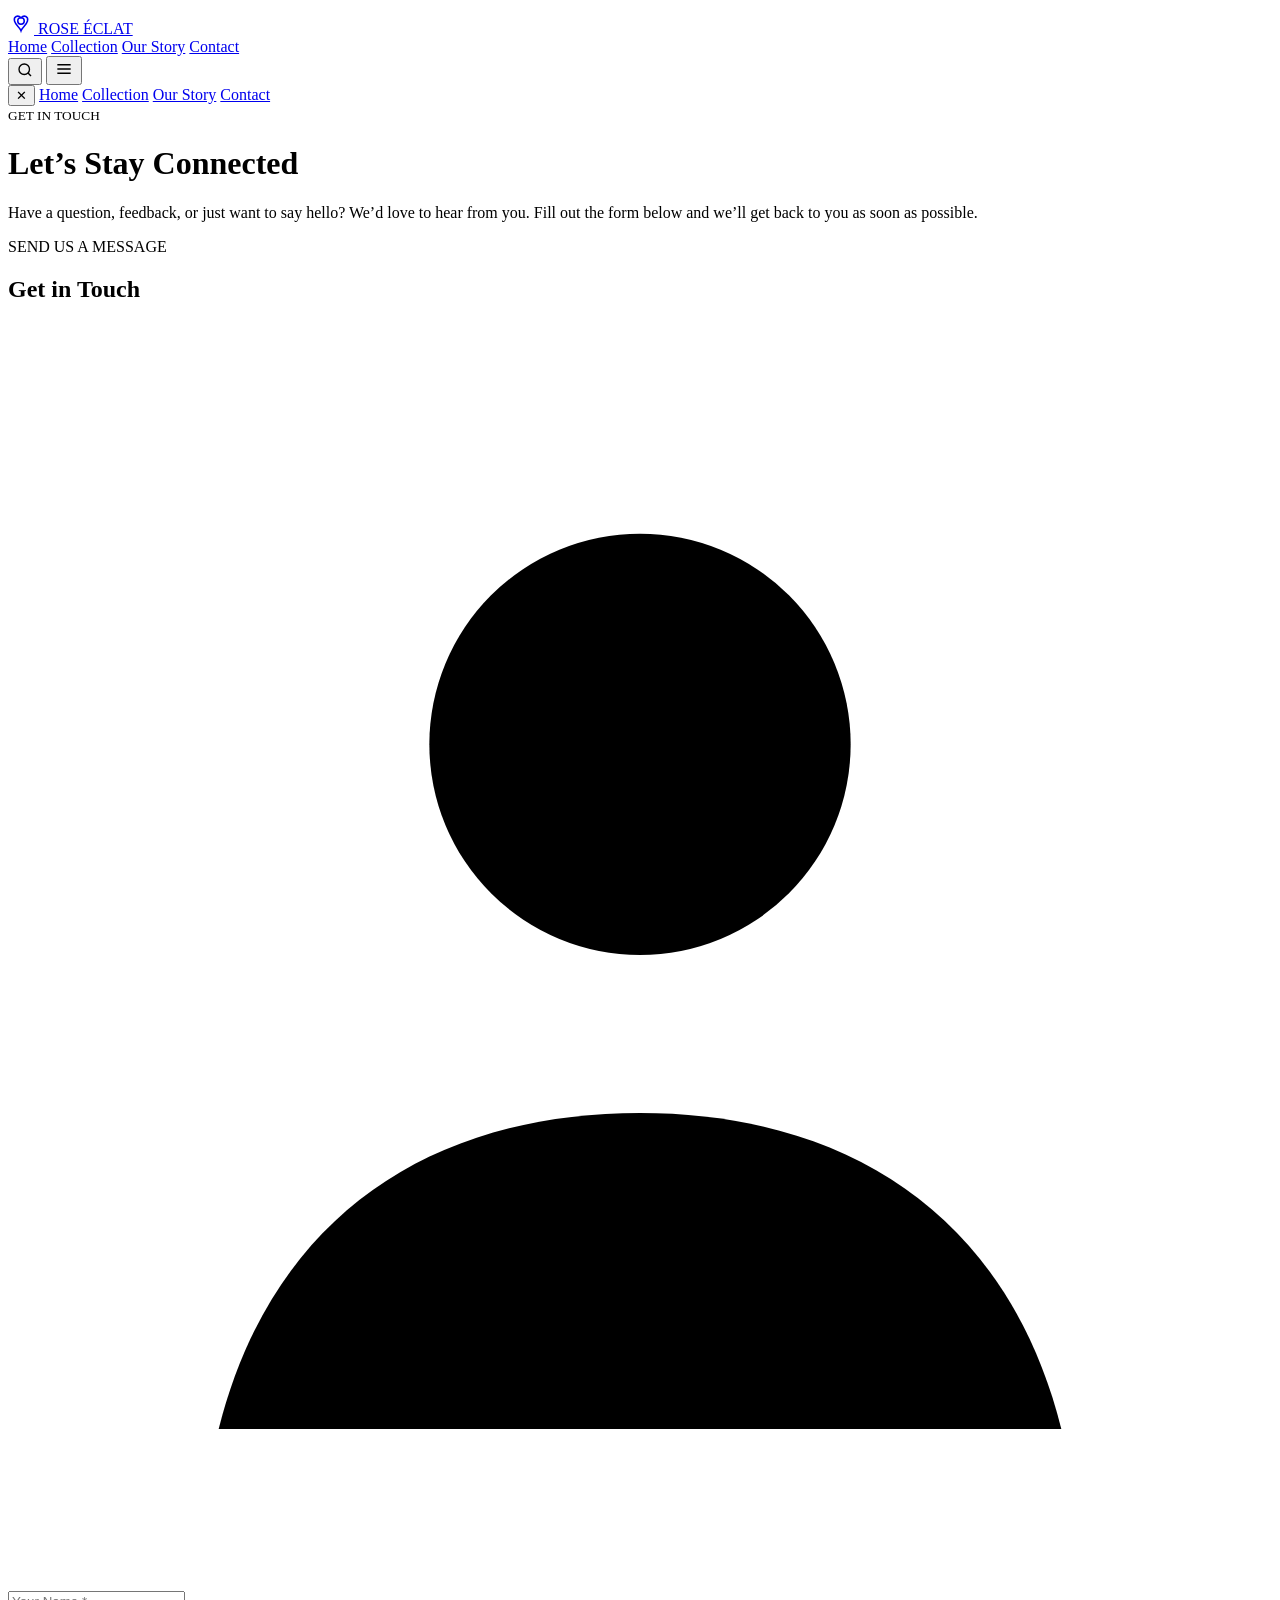
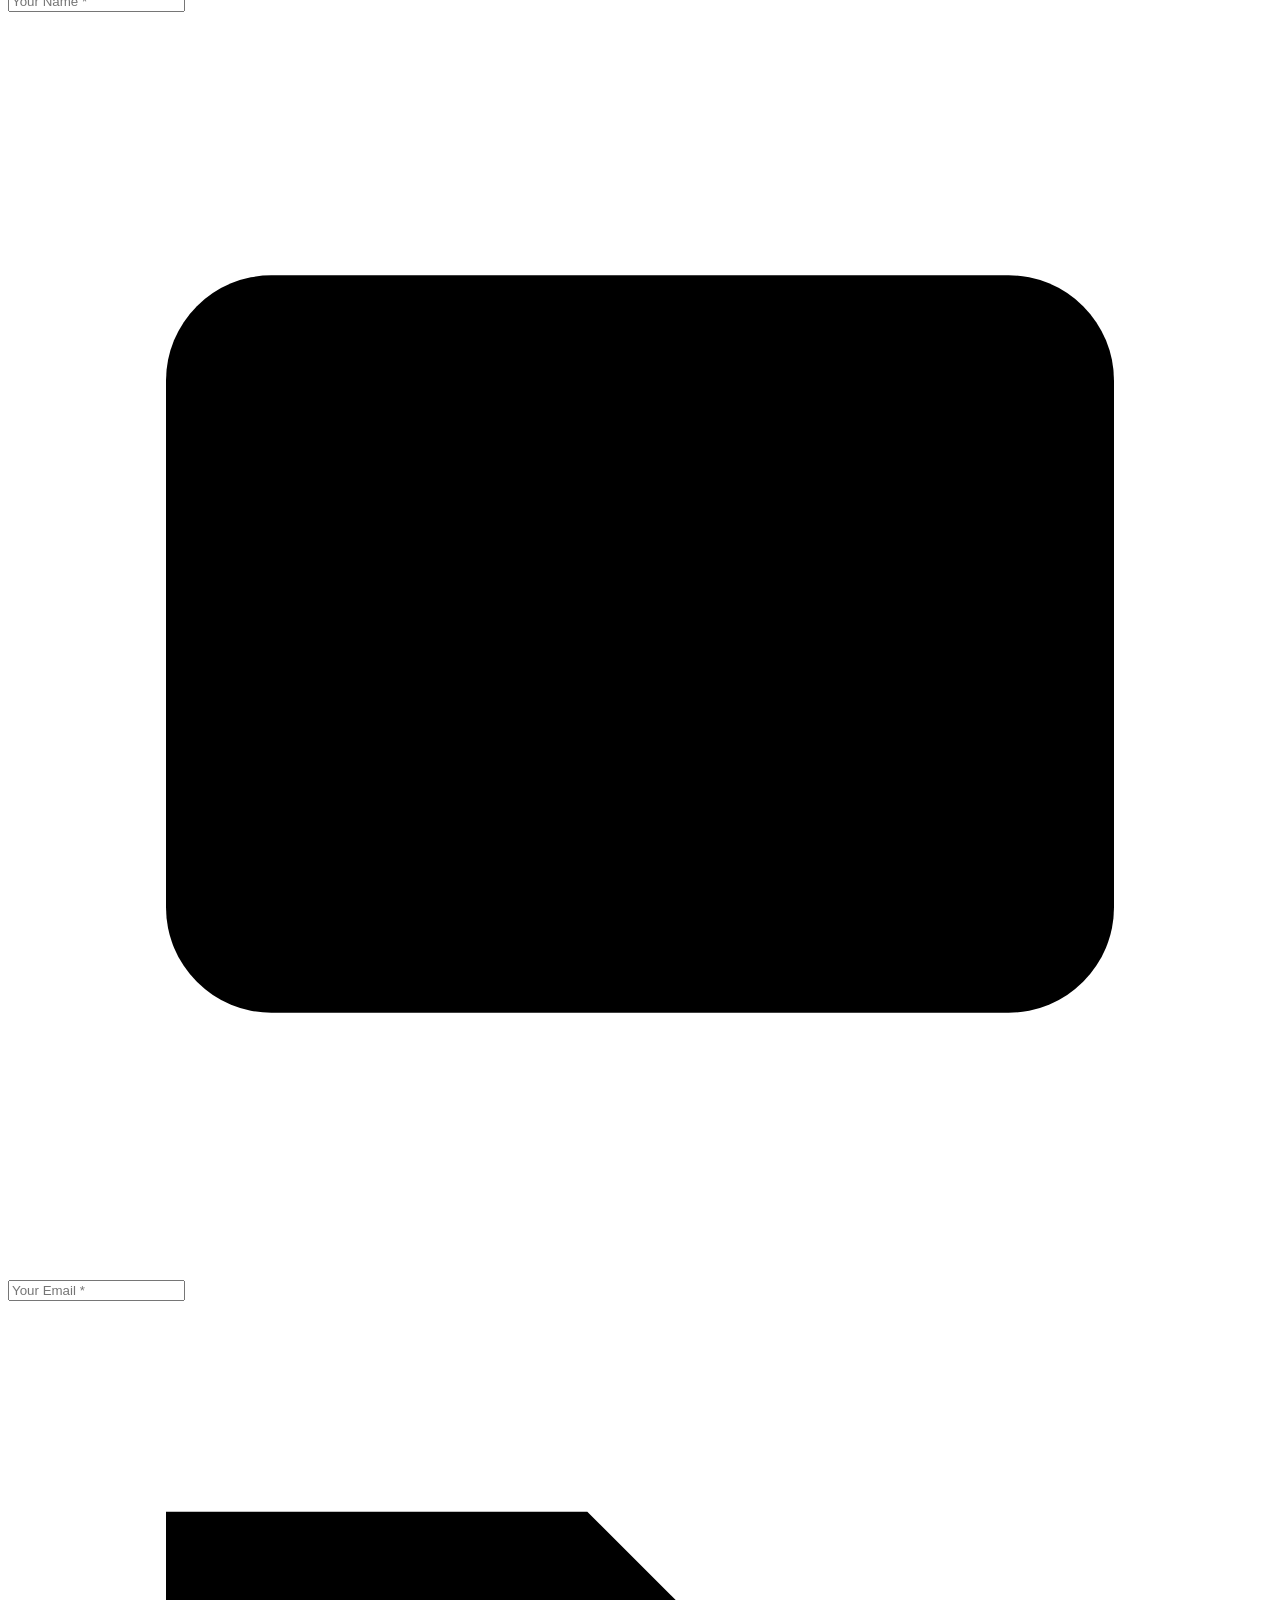
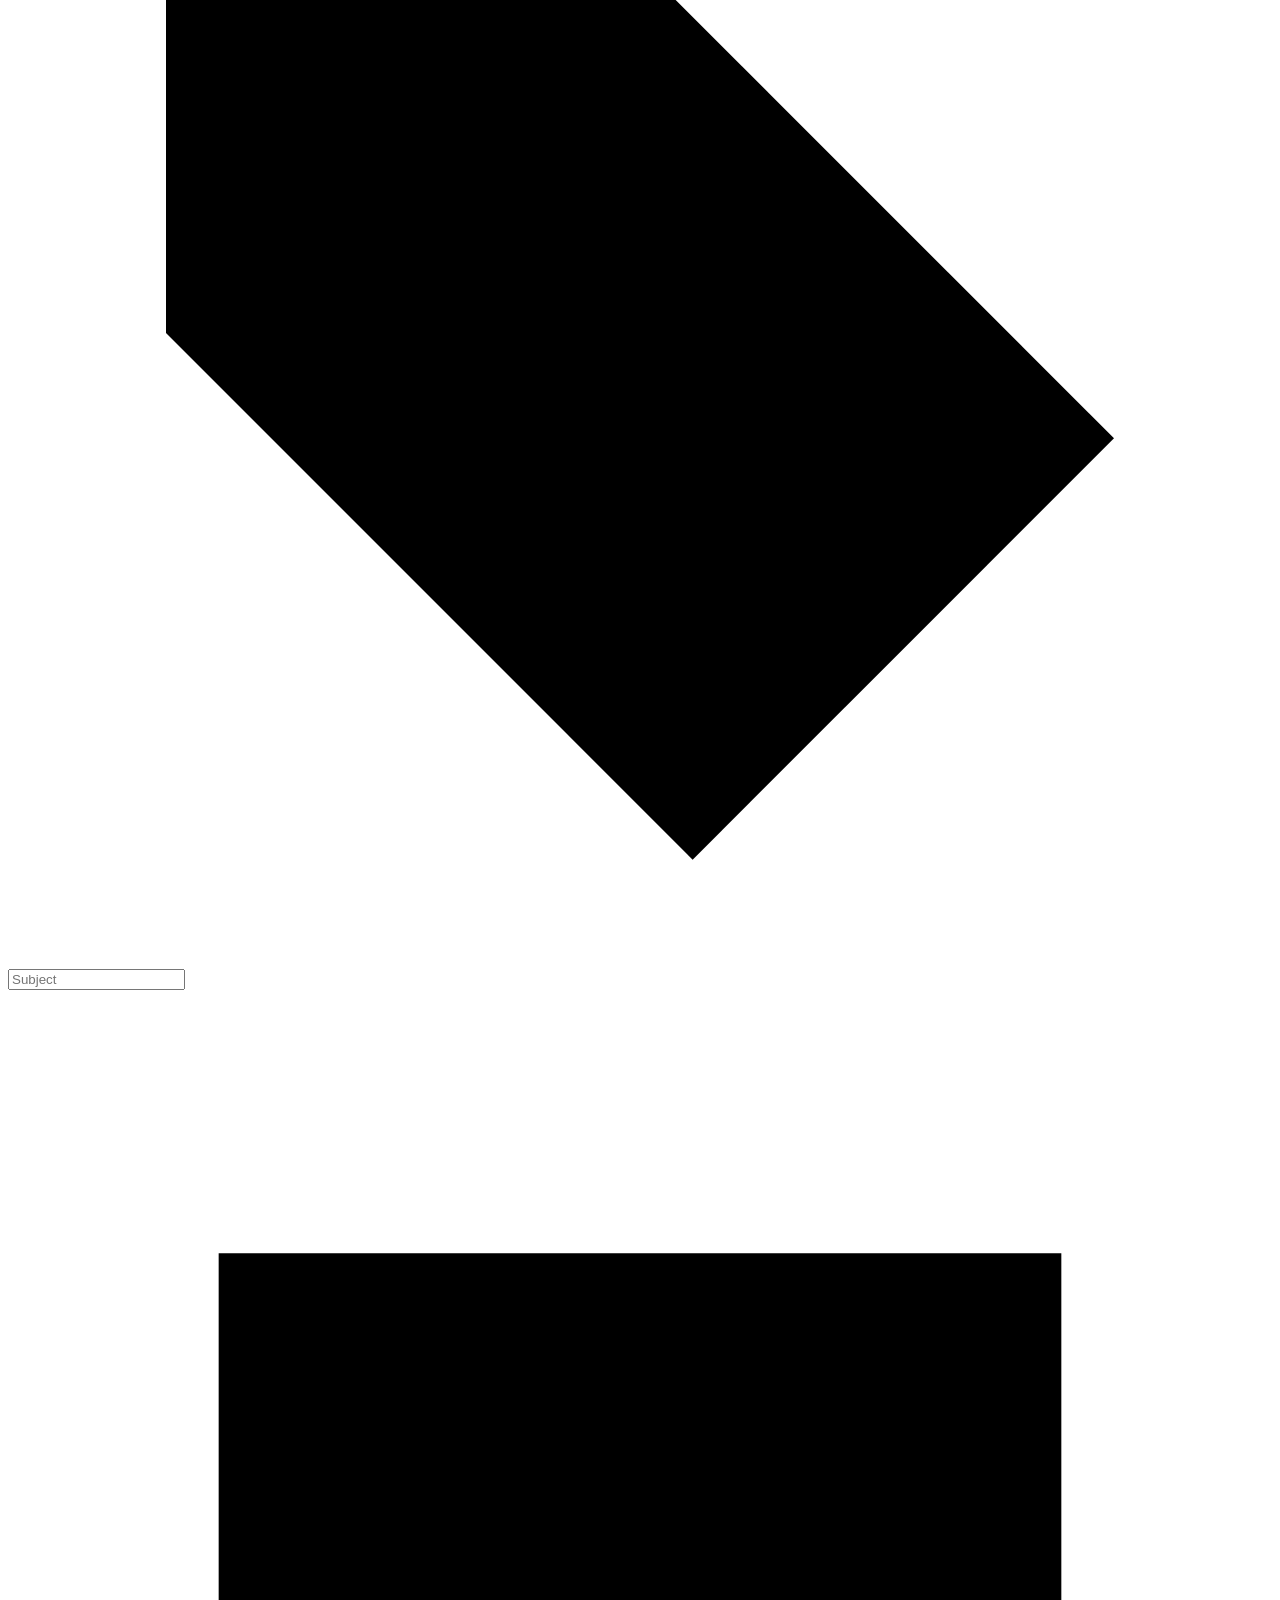
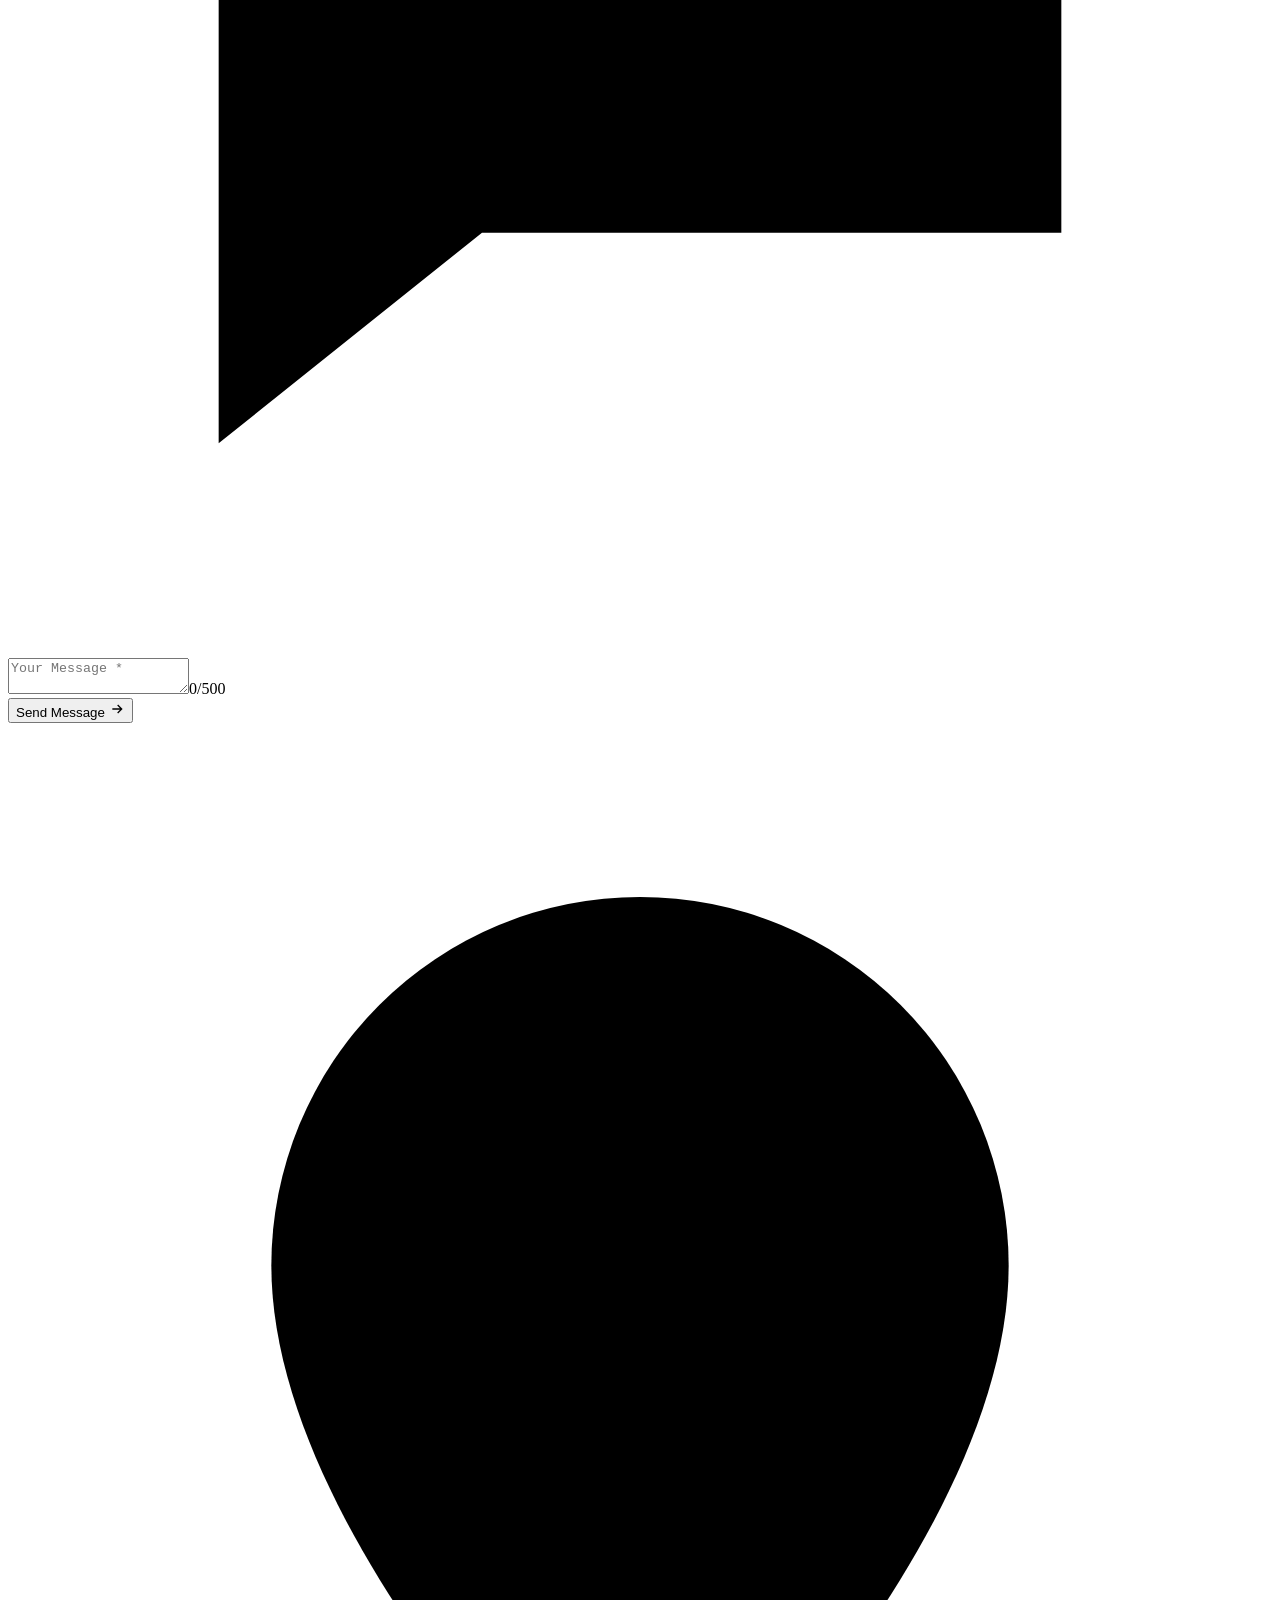
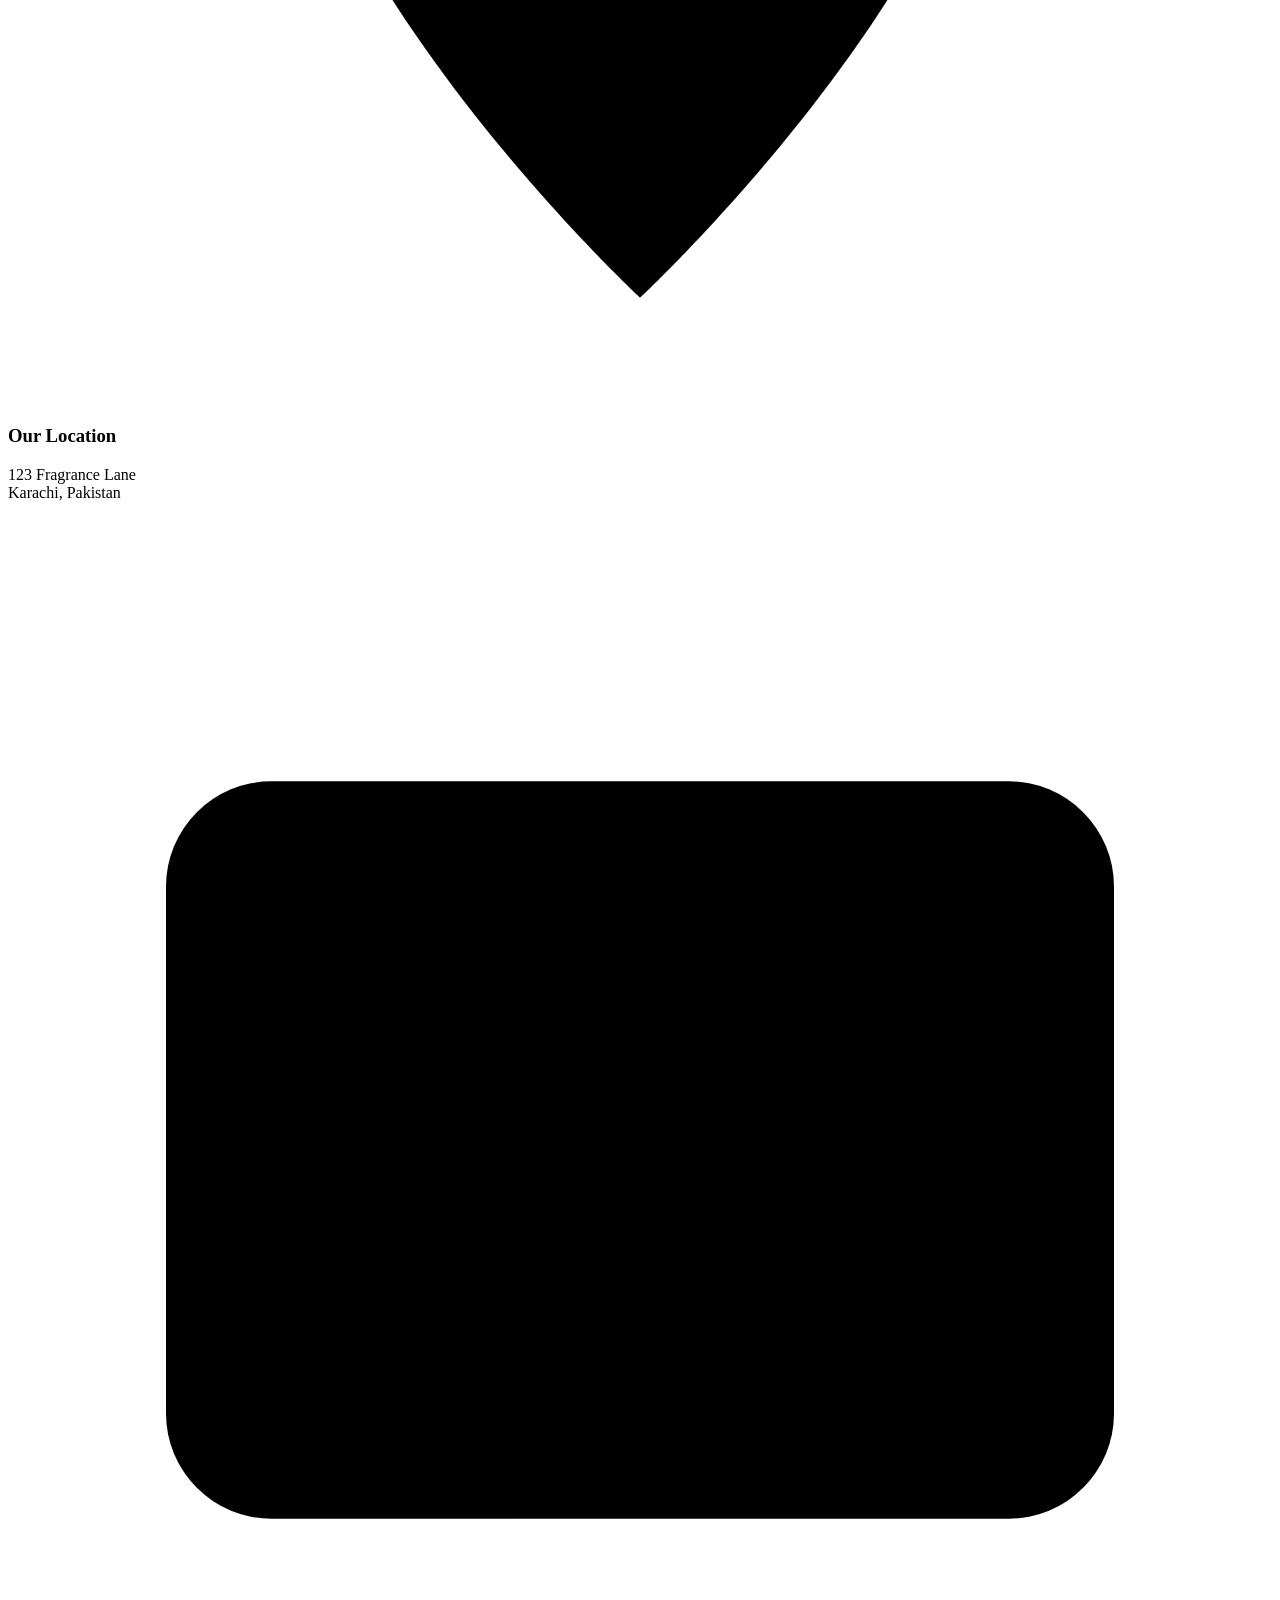
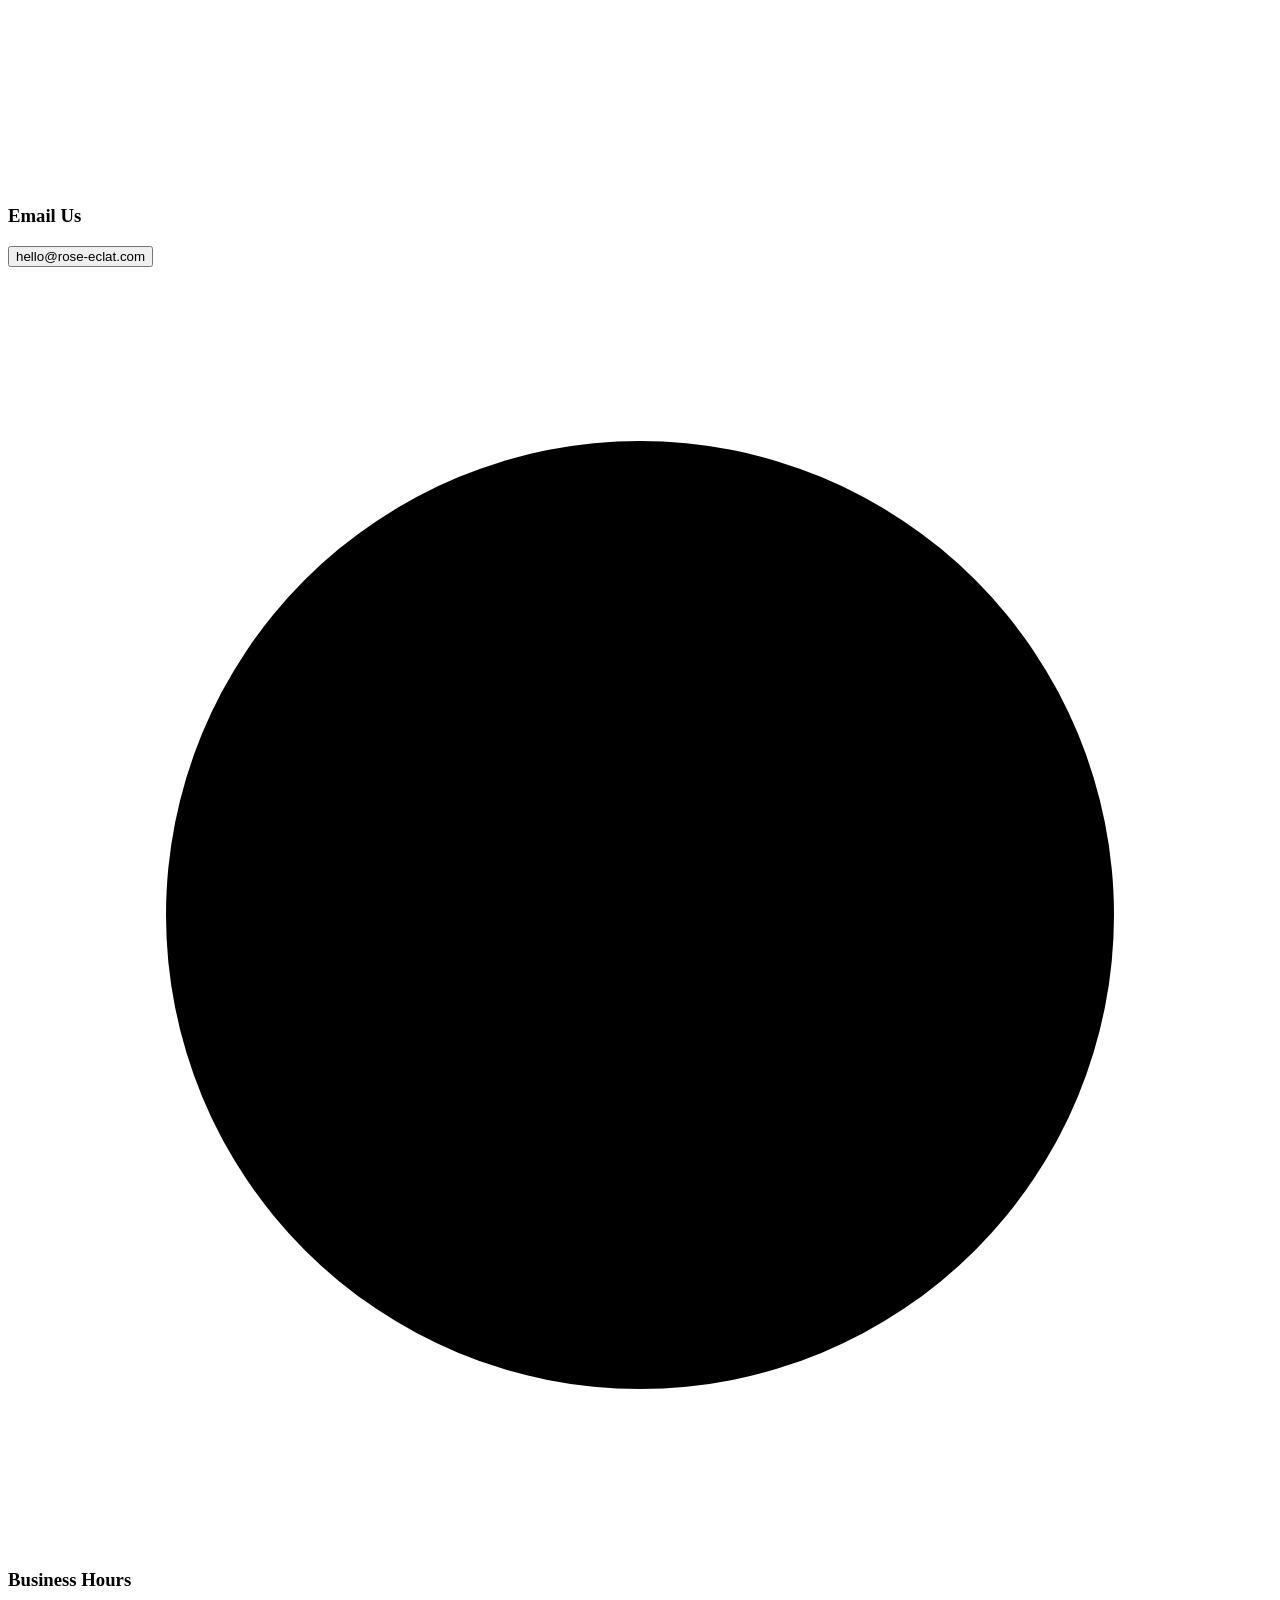
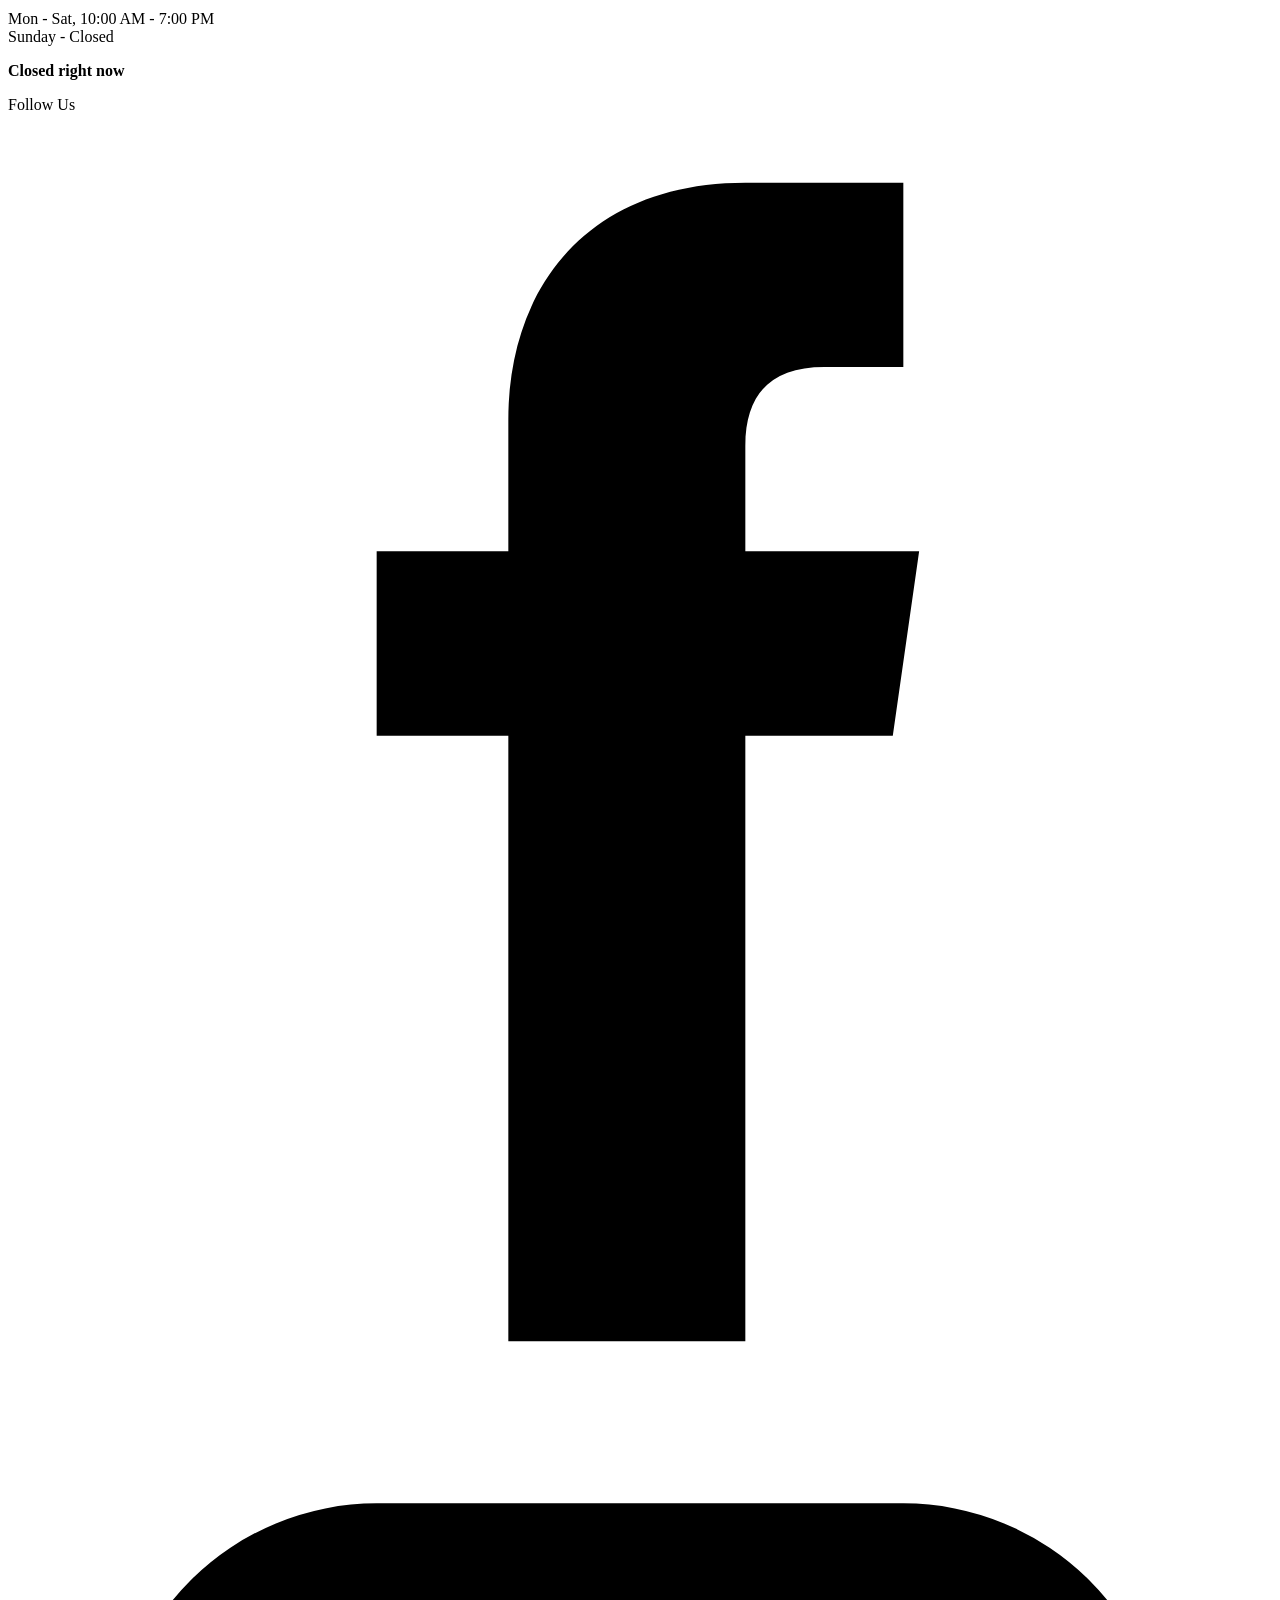
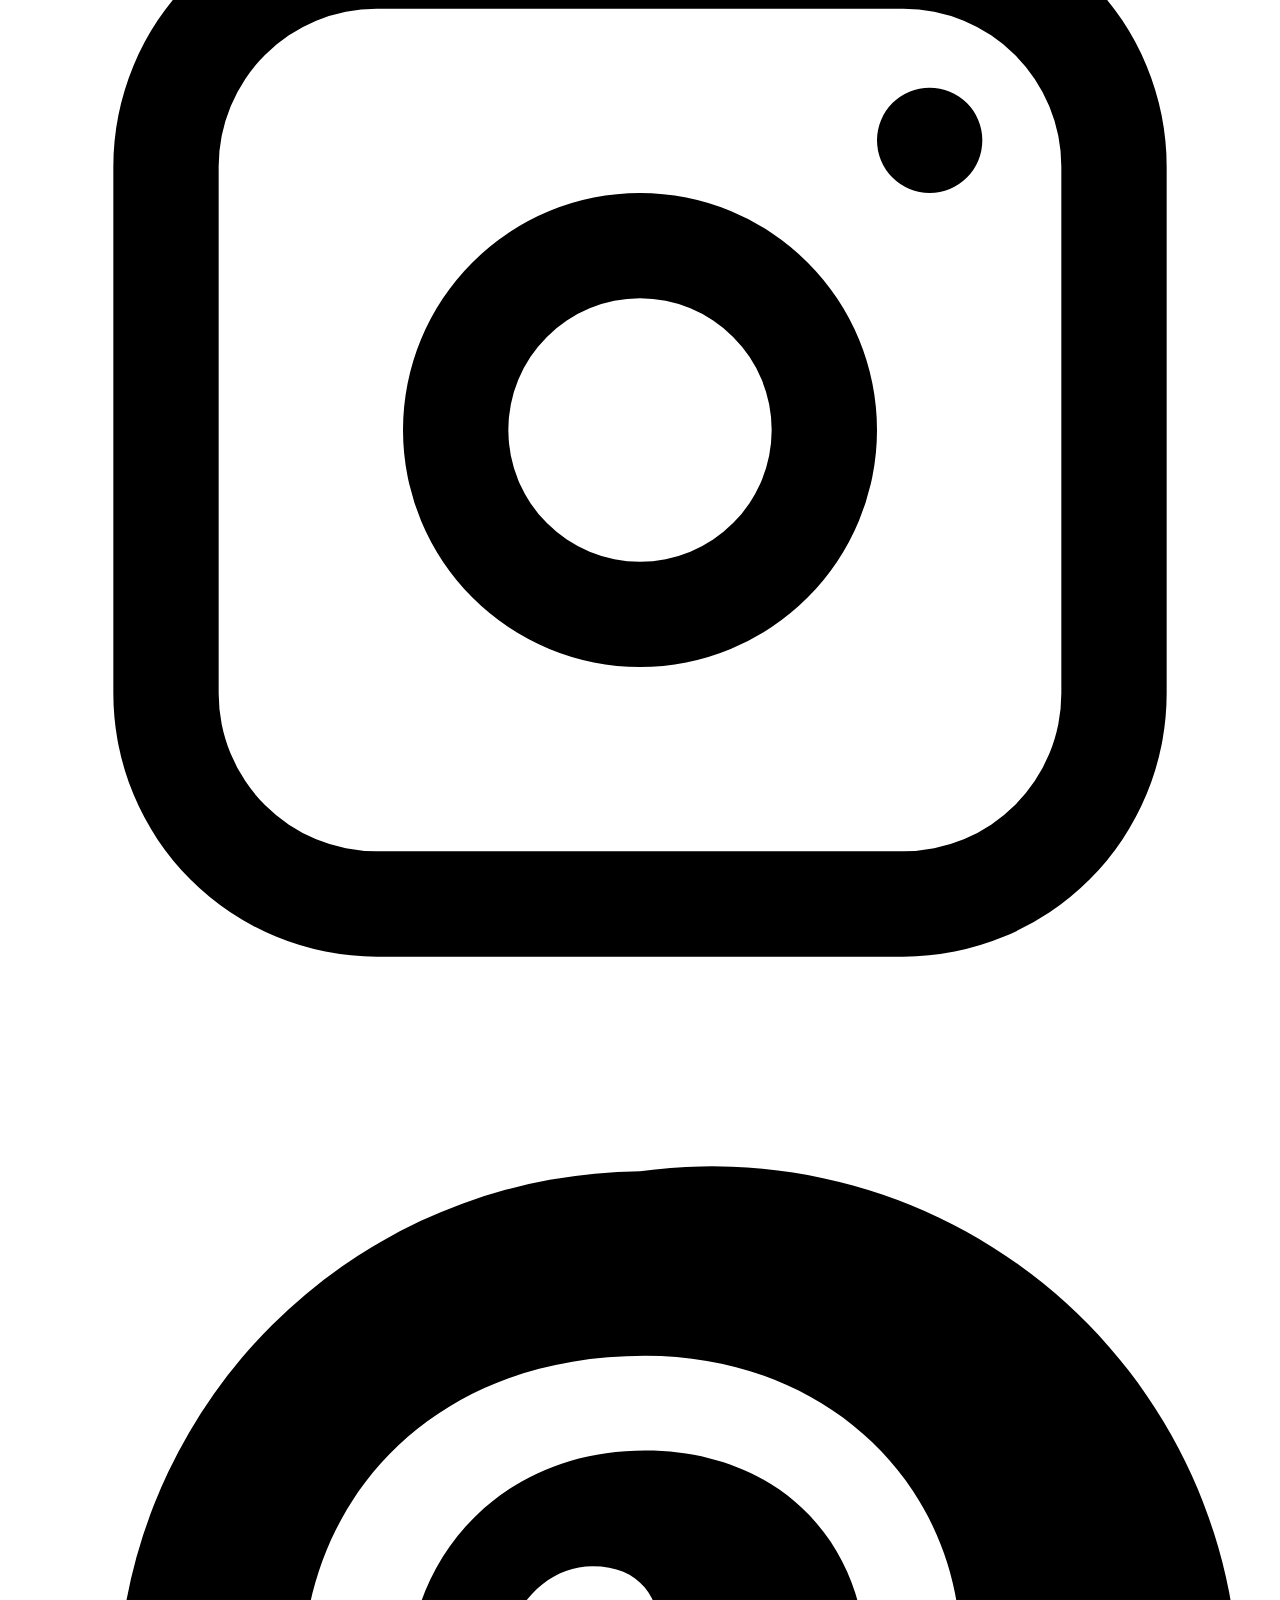
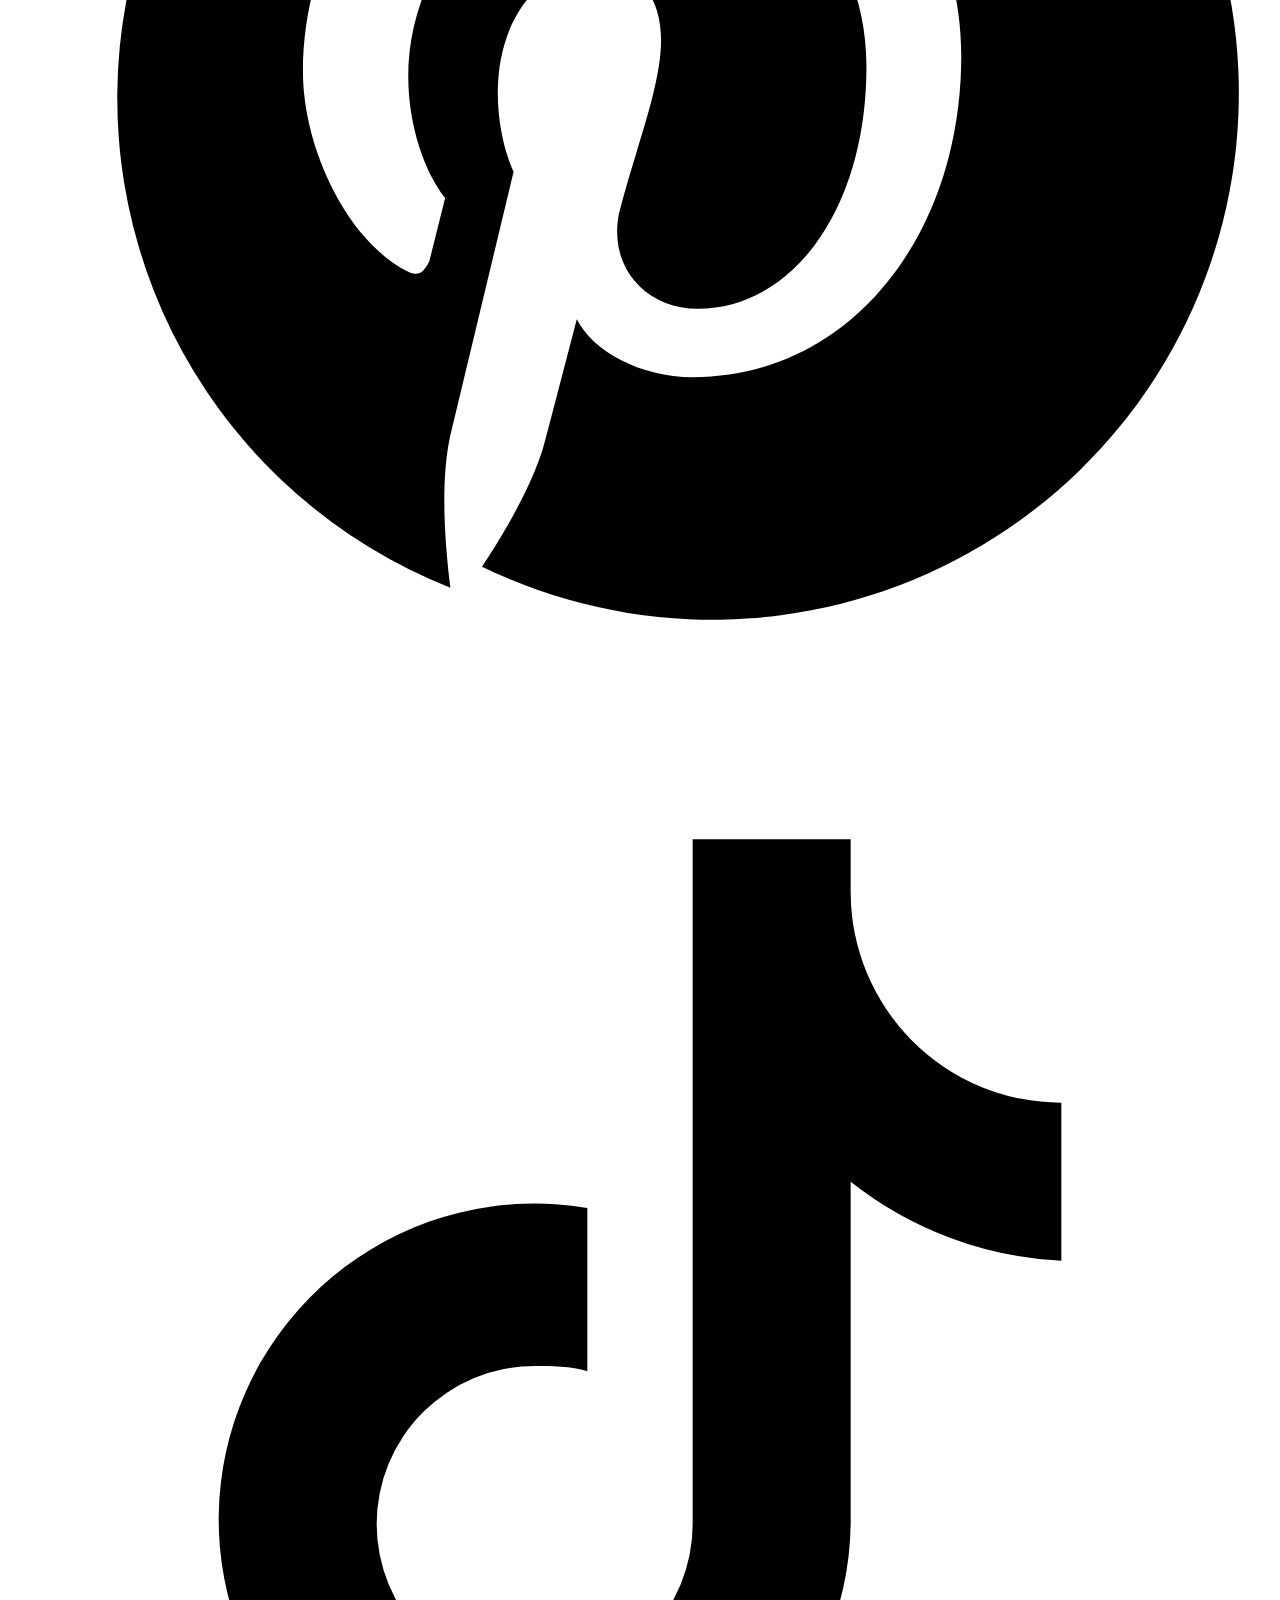
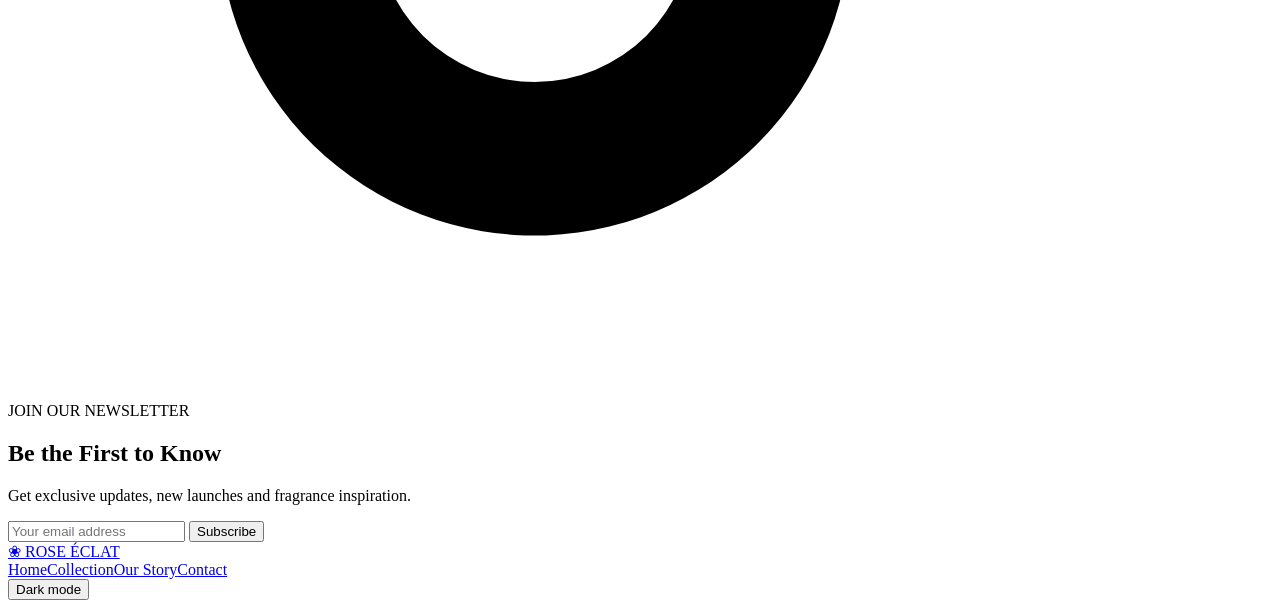
==== contact.html @ 98e40586 "Add files via upload" ====
<!DOCTYPE html>
<html lang="en">
<head>
<meta charset="utf-8">
<meta name="viewport" content="width=device-width, initial-scale=1, viewport-fit=cover">
<title>Contact – Rose Éclat</title>
<link rel="preconnect" href="https://fonts.googleapis.com">
<link href="https://fonts.googleapis.com/css2?family=DM+Sans:wght@400;500&family=Playfair+Display:wght@400;500&display=swap" rel="stylesheet">
<link rel="stylesheet" href="contact.css">
</head>
<body>


<header class="nav" id="nav">
  <div class="nav-in">
    <a class="logo" href="index.html" aria-label="Rose Éclat home">
      <svg width="26" height="26" viewBox="0 0 24 24" fill="none" stroke="currentColor" stroke-width="1.4"><circle cx="12" cy="12" r="3"/><path d="M12 9c-3-3-7-1-6 3s5 6 6 9c1-3 5-5 6-9s-3-6-6-3z"/></svg>
      <span>ROSE ÉCLAT</span>
    </a>

    <nav class="nav-links" aria-label="Main">
      <a href="index.html">Home</a>
      <a href="collection.html">Collection</a>
      <a href="story.html">Our Story</a>
      <a href="contact.html" aria-current="page">Contact</a>
    </nav>

    <div class="nav-tools">
      <button class="icon-btn" id="searchBtn" aria-label="Search" aria-expanded="false" aria-controls="searchBar">
        <svg viewBox="0 0 24 24" width="18" height="18" fill="none" stroke="currentColor" stroke-width="1.8"><circle cx="11" cy="11" r="7"/><path d="M20 20l-4-4"/></svg>
      </button>
      <button class="icon-btn" id="menuBtn" aria-label="Open menu" aria-expanded="false" aria-controls="drawer">
        <svg viewBox="0 0 24 24" width="20" height="20" fill="none" stroke="currentColor" stroke-width="1.8"><path d="M4 7h16M4 12h16M4 17h16"/></svg>
      </button>
    </div>
  </div>

  <form class="search-bar" id="searchBar" role="search" hidden>
    <input type="search" id="searchInput" placeholder="Search perfumes, notes, collections…" aria-label="Search">
  </form>
</header>

<div class="scrim" id="scrim" hidden></div>
<aside class="drawer" id="drawer" aria-label="Menu" aria-hidden="true">
  <button class="icon-btn close" id="closeBtn" aria-label="Close menu">✕</button>
  <a href="index.html">Home</a>
  <a href="collection.html">Collection</a>
  <a href="story.html">Our Story</a>
  <a href="contact.html" aria-current="page">Contact</a>
</aside>


<header class="hero">
  <div class="hero-bg" id="heroBg" role="img" aria-label="Rosé perfume bottle surrounded by pink flowers"></div>
  <div class="wrap">
    <div class="hero-copy">
      <small>GET IN TOUCH</small>
      <h1>Let’s Stay Connected</h1>
      <p>Have a question, feedback, or just want to say hello? We’d love to hear from you. Fill out the form below and we’ll get back to you as soon as possible.</p>
    </div>
  </div>
</header>

<main class="wrap grid">

  <section class="card" aria-labelledby="fh">

    <span class="label">SEND US A MESSAGE</span>
    <h2 id="fh">Get in Touch</h2>

    <form id="contact" novalidate action="https://formspree.io/f/mnpjrvpo" method="POST">

      <div class="field"><svg class="ic" viewBox="0 0 24 24"><circle cx="12" cy="8" r="4"/><path d="M4 21c1-4 4-6 8-6s7 2 8 6"/></svg>
        <input id="name" name="name" placeholder="Your Name *" autocomplete="name" aria-label="Your name"><div class="msg"></div></div>
      <div class="field"><svg class="ic" viewBox="0 0 24 24"><rect x="3" y="5" width="18" height="14" rx="2"/><path d="M3 7l9 6 9-6"/></svg>
        <input id="email" name="email" type="email" placeholder="Your Email *" autocomplete="email" aria-label="Your email"><div class="msg"></div></div>
      <div class="field"><svg class="ic" viewBox="0 0 24 24"><path d="M3 12V4h8l10 10-8 8z"/><circle cx="7.5" cy="8.5" r="1"/></svg>
        <input id="subject" name="subject" placeholder="Subject" aria-label="Subject"><div class="msg"></div></div>
      <div class="field"><svg class="ic" viewBox="0 0 24 24"><path d="M4 5h16v11H9l-5 4z"/></svg>
        <textarea id="message" name="message" maxlength="500" placeholder="Your Message *" aria-label="Your message"></textarea><span class="count" id="count">0/500</span><div class="msg">
        </div>
      </div>
      <button class="btn" type="submit">Send Message <svg class="arr" width="16" height="16" viewBox="0 0 24 24" fill="none" stroke="currentColor" stroke-width="2"><path d="M5 12h14M13 6l6 6-6 6"/></svg><span class="spin"></span></button>

      <p class="draft" id="draft" aria-live="polite"></p>

    </form>
  </section>

  <aside class="card plain" aria-label="Contact details">

    <div class="info">
      <div class="dot"><svg viewBox="0 0 24 24"><path d="M12 22s7-6.5 7-12a7 7 0 10-14 0c0 5.500 7 12 7 12z"/><circle cx="12" cy="10" r="2.500"/></svg></div>
      <div>
        <h3>Our Location</h3>
        <p>123 Fragrance Lane<br>Karachi, Pakistan</p>
      </div>
    </div>


    <div class="info">
      <div class="dot"><svg viewBox="0 0 24 24"><rect x="3" y="5" width="18" height="14" rx="2"/><path d="M3 7l9 6 9-6"/></svg></div>
      <div>
        <h3>Email Us</h3>
        <p><button class="copy" id="copyMail" title="Click to copy">hello@rose-eclat.com</button></p>
      </div>
    </div>
    <div class="info">
      <div class="dot"><svg viewBox="0 0 24 24"><circle cx="12" cy="12" r="9"/><path d="M12 7v5l3 2"/></svg></div>
      <div>
        <h3>Business Hours</h3>
        <p>Mon - Sat, 10:00 AM - 7:00 PM<br>Sunday - Closed</p>
        <span class="status" id="status" aria-live="polite"><i></i><b>Checking…</b></span>
      </div>
    </div>


    <h3 style="font-size:16px;font-weight:500">Follow Us</h3>

    <div class="social">
      <a href="#" aria-label="Facebook"><svg viewBox="0 0 24 24"><path d="M14 8V6c0-1 .5-1.500 1.500-1.500H17V1h-3c-3 0-4.500 2-4.500 4.500V8H7v3.500h2.500V23H14V11.500h2.800L17.300 8z"/></svg></a>
      <a href="#" aria-label="Instagram"><svg viewBox="0 0 24 24"><path d="M7 2h10a5 5 0 015 5v10a5 5 0 01-5 5H7a5 5 0 01-5-5V7a5 5 0 015-5zm0 2a3 3 0 00-3 3v10a3 3 0 003 3h10a3 3 0 003-3V7a3 3 0 00-3-3zm5 3.500a4.500 4.500 0 110 9 4.500 4.500 0 010-9zm0 2a2.500 2.500 0 100 5 2.500 2.500 0 000-5zM17.500 5.500a1 1 0 110 2 1 1 0 010-2z"/></svg></a>
      <a href="#" aria-label="Pinterest"><svg viewBox="0 0 24 24"><path d="M12 2a10 10 0 00-3.600 19.300c-.1-.8-.2-2 0-2.900l1.200-5s-.3-.6-.3-1.500c0-1.400.8-2.400 1.800-2.400.9 0 1.300.6 1.300 1.400 0 .9-.5 2.100-.8 3.300-.2 1 .5 1.800 1.500 1.800 1.800 0 3.200-1.900 3.200-4.600 0-2.400-1.700-4.100-4.200-4.100-2.800 0-4.500 2.100-4.500 4.300 0 .9.300 1.800.7 2.300l-.3 1.200c-.1.200-.2.300-.4.200-1.200-.6-2-2.400-2-3.800 0-3.100 2.300-6 6.500-6 3.400 0 6 2.400 6 5.700 0 3.400-2.100 6.100-5.100 6.100-1 0-1.900-.5-2.200-1.100l-.6 2.300c-.2.800-.8 1.800-1.200 2.400A10 10 0 1012 2z"/></svg></a>
      <a href="#" aria-label="TikTok"><svg viewBox="0 0 24 24"><path d="M16 2h-3v13a3 3 0 11-3-3c.3 0 .7 0 1 .1V9a6 6 0 105 6V8.500A7 7 0 0020 10V7a4 4 0 01-4-4z"/></svg></a>
    </div>
  </aside>
</main>

<section class="news" aria-labelledby="nh">
  <div class="wrap">
    <div>
      <span class="label">JOIN OUR NEWSLETTER</span>
      <h2 id="nh">Be the First to Know</h2>
      <p>Get exclusive updates, new launches and fragrance inspiration.</p>
    </div>
    <form class="nform" id="news" novalidate action="https://formspree.io/f/mnpjrvpo" method="POST">
      <input type="email" id="nmail" name="email" placeholder="Your email address" aria-label="Your email address" autocomplete="email">
      <button class="btn" type="submit">Subscribe <span class="spin"></span></button>
    </form>
  </div>
</section>

<footer>
  <div class="wrap">
    <a class="logo" href="#">❀ ROSE ÉCLAT</a>
    <nav aria-label="Footer"><a href="#">Home</a><a href="#">Collection</a><a href="#">Our Story</a><a href="#" aria-current="page">Contact</a></nav>
    <button class="theme" id="theme" aria-pressed="false">Dark mode</button>
  </div>
</footer>

<div class="toast" id="toast" role="status" aria-live="polite"></div>

<script src="contact.js"></script>
</body>
</html>
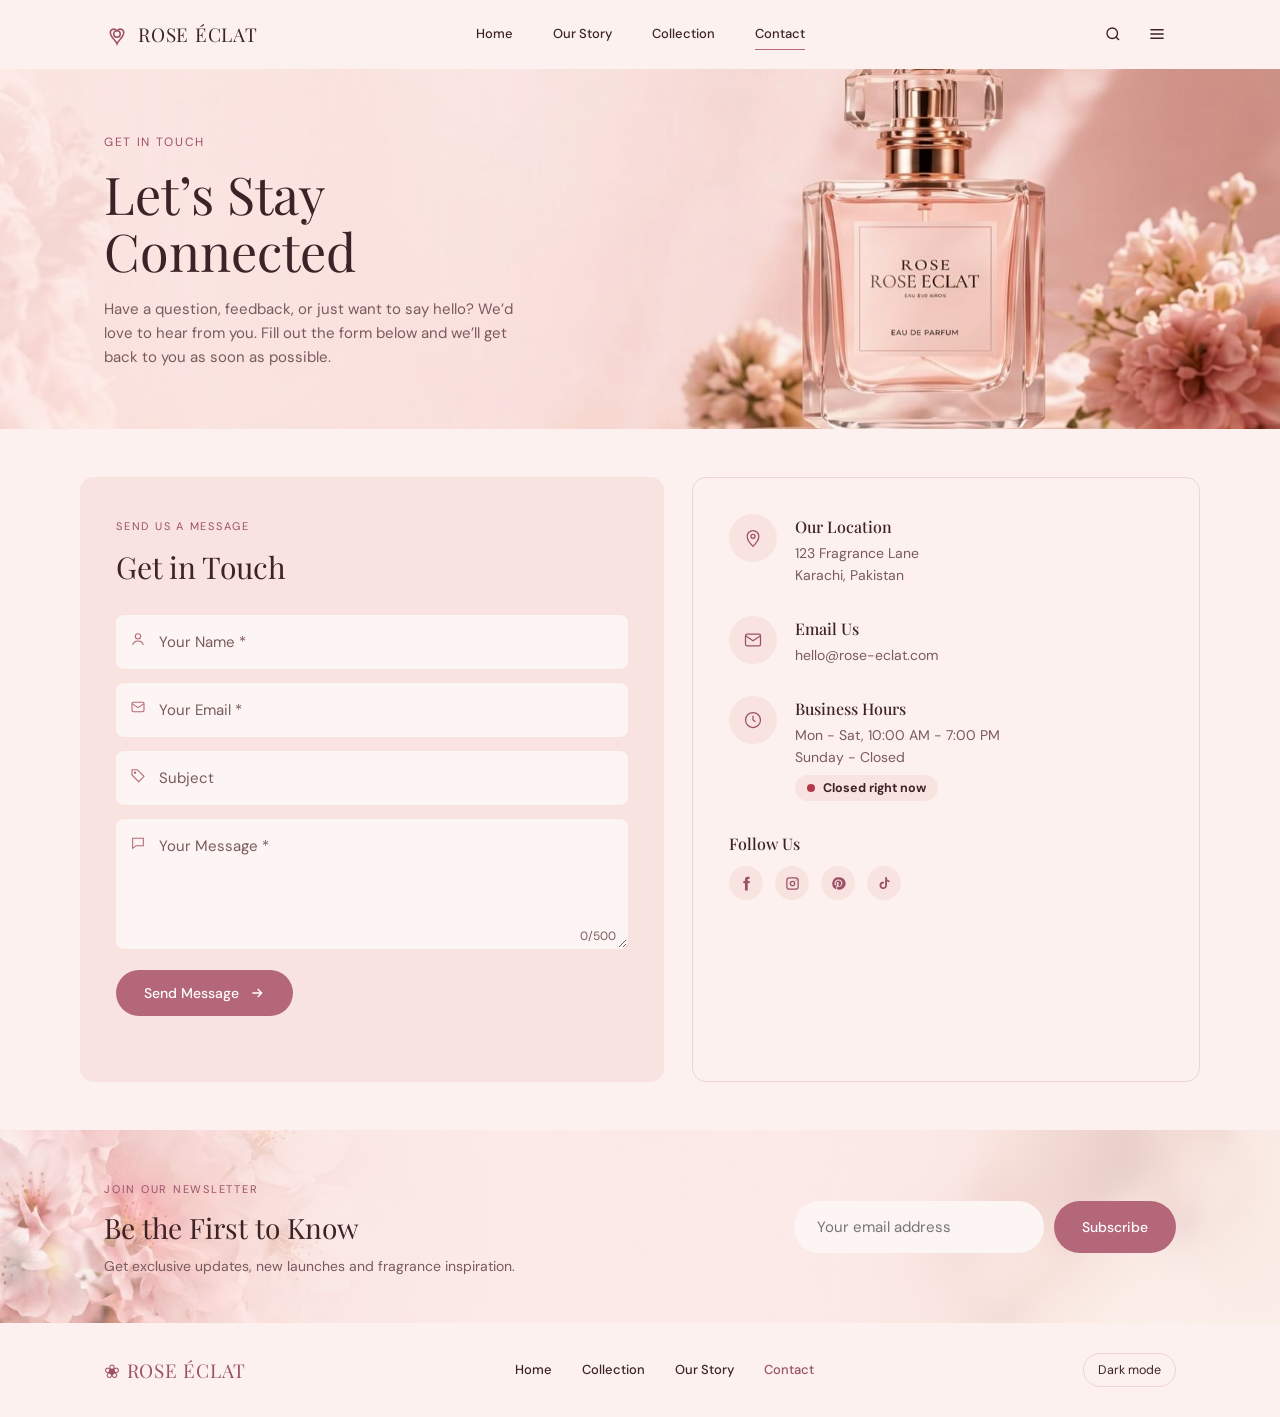
==== commit 609707b1: "Update navigation links to use anchor tags" ====
--- a/contact.html
+++ b/contact.html
@@ -20,8 +20,8 @@
 
     <nav class="nav-links" aria-label="Main">
       <a href="index.html">Home</a>
-      <a href="collection.html">Collection</a>
-      <a href="story.html">Our Story</a>
+      <a href="#about">Our Story</a>
+      <a href="#collection">Collection</a>
       <a href="contact.html" aria-current="page">Contact</a>
     </nav>
 
@@ -44,8 +44,8 @@
 <aside class="drawer" id="drawer" aria-label="Menu" aria-hidden="true">
   <button class="icon-btn close" id="closeBtn" aria-label="Close menu">✕</button>
   <a href="index.html">Home</a>
-  <a href="collection.html">Collection</a>
-  <a href="story.html">Our Story</a>
+  <a href="#collection">Collection</a>
+  <a href="#about">Our Story</a>
   <a href="contact.html" aria-current="page">Contact</a>
 </aside>
 
--- a/contact.css
+++ b/contact.css
@@ -0,0 +1,188 @@
+:root
+{--bg:#fdf1ef;
+ --panel:#f9e3e0;
+ --field:#fdf5f3;
+ --ink:#3d2327;
+ --muted:#7a5a5e;
+ --rose:#b5677a;
+ --rose-d:#9b5166;
+ --line:#efd3d0;
+ --onrose:#fff;
+ --ok:#4f8a6a;
+ --err:#b3384a;
+ --f1:rgba(253,236,233,.78);
+ --f2:rgba(253,236,233,.35);
+ --m1:rgba(253,236,233,.88);
+ --m2:rgba(253,236,233,.45);
+box-sizing:border-box;
+padding-top:env(safe-area-inset-top,0px);
+padding-bottom:env(safe-area-inset-bottom,0px);
+color-scheme:light
+}
+:root[data-theme="dark"]{--f1:rgba(42,26,30,.92);
+      --f2:rgba(42,26,30,.5);
+      --m1:rgba(42,26,30,.88);
+      --m2:rgba(42,26,30,.5);
+      --bg:#2a1a1e;
+      --panel:#37232a;
+      --field:#2f1d22;
+      --ink:#fbe9e6;
+      --muted:#d1aeb2;
+      --rose:#d98ba0;
+      --rose-d:#e7a3b5;
+      --line:#4a3037;
+      --onrose:#2a1a1e;
+      --ok:#7cc79d;
+      --err:#f08a9a;
+      color-scheme:dark
+}
+html{
+ scroll-padding-top:env(safe-area-inset-top,0px);
+ scroll-behavior:smooth
+}
+*,*::before,*::after{box-sizing:border-box}
+
+body{
+      margin:0;
+      background:var(--bg);color:var(--ink);
+      font:400 15px/1.6 'DM Sans',system-ui,sans-serif
+}
+h1,h2,h3{
+      font-family:'Playfair Display',Georgia,serif;
+      font-weight:400;
+      margin:0
+}
+
+a{color:inherit;text-decoration:none}
+:focus-visible{outline:2px solid var(--rose);outline-offset:3px}
+
+.wrap{max-width:1120px;margin:0 auto;padding:0 24px}
+
+.nav{
+      position:sticky;
+      top:env(safe-area-inset-top,0px);
+      z-index:30;background:color-mix(in srgb,var(--bg) 88%,transparent);
+      backdrop-filter:blur(10px);-webkit-backdrop-filter:blur(10px);
+      border-bottom:1px solid transparent;transition:transform .35s ease,border-color .3s,box-shadow .3s
+
+}
+.nav.scrolled{border-color:var(--line);box-shadow:0 6px 24px -14px rgba(120,60,70,.35)}
+.nav.hide{transform:translateY(-100%)}
+.nav-in{max-width:1120px;margin:0 auto;padding:0 24px;height:68px;display:grid;grid-template-columns:1fr auto 1fr;align-items:center}
+.logo{display:inline-flex;align-items:center;gap:8px;color:var(--rose-d);font-family:'Playfair Display',serif;font-size:18px;letter-spacing:.05em;justify-self:start}
+.logo span{color:var(--ink)}
+.nav-links{display:flex;gap:40px;font-size:13px;font-weight:500}
+.nav-links a{position:relative;padding:6px 0;color:var(--ink)}
+.nav-links a::after{content:"";position:absolute;left:0;right:0;bottom:0;height:1.5px;background:var(--rose);transform:scaleX(0);transform-origin:left;transition:transform .3s}
+.nav-links a:hover::after,.nav-links a[aria-current]::after{transform:scaleX(1)}
+.nav-tools{justify-self:end;display:flex;gap:6px}
+.icon-btn{width:38px;height:38px;border-radius:50%;border:0;background:none;color:var(--ink);cursor:pointer;display:grid;place-items:center;font-size:16px;transition:background .2s}
+.icon-btn:hover{background:var(--panel)}
+
+/* search */
+.search-bar{max-width:1120px;margin:0 auto;padding:0 24px 14px}
+.search-bar[hidden]{display:none}
+.search-bar input{width:100%;border:1px solid var(--line);background:var(--field);color:var(--ink);font:inherit;padding:12px 20px;border-radius:999px;animation:drop .25s ease}
+.search-bar input:focus{outline:none;border-color:var(--rose)}
+@keyframes drop{from{opacity:0;transform:translateY(-6px)}}
+
+/* drawer */
+.scrim{position:fixed;inset:0;background:rgba(40,20,25,.4);z-index:40;opacity:0;transition:opacity .3s}
+.scrim.show{opacity:1}
+.drawer{position:fixed;top:0;right:0;bottom:0;width:min(320px,85vw);background:var(--bg);z-index:50;padding:80px 32px 32px;display:flex;flex-direction:column;gap:6px;transform:translateX(100%);transition:transform .35s cubic-bezier(.2,.7,.2,1);visibility:hidden}
+.drawer.open{transform:none;visibility:visible}
+.drawer a{font-family:'Playfair Display',serif;font-size:24px;padding:10px 0;border-bottom:1px solid var(--line);color:var(--ink)}
+.drawer a[aria-current]{color:var(--rose-d)}
+.drawer .close{position:absolute;top:16px;right:16px}
+
+@media (max-width:820px){
+  .nav-in{grid-template-columns:1fr auto}
+  .nav-links{display:none}
+}
+@media (prefers-reduced-motion:reduce){.nav,.drawer,.scrim{transition:none}}
+
+
+/* hero */
+.hero{position:relative;min-height:360px;display:flex;align-items:center;overflow:hidden;background:#f6d5d1}
+.hero-bg{position:absolute;inset:-4% 0;background:url("contact-hero.jpg") right center/cover no-repeat;will-change:transform;transition:transform .15s linear}
+.hero::after{content:"";position:absolute;inset:0;background:linear-gradient(90deg,var(--f1) 0%,var(--f2) 38%,transparent 62%)}
+:root[data-theme="dark"] .hero-bg{filter:brightness(.6) saturate(.9)}
+.hero .wrap{position:relative;z-index:1;width:100%}
+.hero-copy{max-width:420px;color:var(--ink)}
+.hero-copy small{font-size:12px;letter-spacing:.14em;color:var(--rose-d)}
+.hero h1{font-size:clamp(36px,5vw,52px);line-height:1.1;margin:12px 0 18px}
+.hero p{margin:0;color:var(--muted)}
+.hero-copy>*{animation:rise .8s cubic-bezier(.2,.7,.2,1) both}
+.hero-copy h1{animation-delay:.12s}.hero-copy p{animation-delay:.24s}
+@keyframes rise{from{opacity:0;transform:translateY(18px)}to{opacity:1;transform:none}}
+
+/* main */
+.grid{display:grid;grid-template-columns:1.15fr 1fr;gap:28px;padding:48px 0}
+.card{background:var(--panel);border-radius:14px;padding:36px}
+.card.plain{background:transparent;border:1px solid var(--line)}
+.card h2{font-size:30px;margin:6px 0 24px}
+.label{font-size:11px;letter-spacing:.16em;color:var(--rose-d)}
+.field{position:relative;margin-bottom:14px}
+.field svg.ic{position:absolute;left:14px;top:16px;width:16px;height:16px;stroke:var(--rose);fill:none;stroke-width:1.6;pointer-events:none}
+.field input,.field textarea{width:100%;border:1px solid transparent;background:var(--field);color:var(--ink);font:inherit;padding:14px 14px 14px 42px;border-radius:8px;transition:border-color .2s,box-shadow .2s}
+.field textarea{min-height:130px;resize:vertical}
+.field input::placeholder,.field textarea::placeholder{color:var(--muted)}
+.field input:focus,.field textarea:focus{outline:none;border-color:var(--rose);box-shadow:0 0 0 3px color-mix(in srgb,var(--rose) 22%,transparent)}
+.field.bad input,.field.bad textarea{border-color:var(--err)}
+.field.good input,.field.good textarea{border-color:var(--ok)}
+.msg{font-size:12.5px;color:var(--err);min-height:0;max-height:0;overflow:hidden;opacity:0;transition:max-height .25s,opacity .25s;padding-left:4px}
+.field.bad .msg{max-height:40px;opacity:1;margin-top:4px}
+.count{position:absolute;right:12px;bottom:10px;font-size:12px;color:var(--muted)}
+.btn{position:relative;overflow:hidden;display:inline-flex;align-items:center;gap:10px;border:0;cursor:pointer;background:var(--rose);color:var(--onrose);font:500 14px 'DM Sans',sans-serif;padding:14px 28px;border-radius:999px;transition:background .2s,transform .2s}
+.btn:hover{background:var(--rose-d)}.btn:active{transform:scale(.97)}
+.btn[disabled]{opacity:.7;cursor:progress}
+.ripple{position:absolute;border-radius:50%;background:rgba(255,255,255,.45);transform:scale(0);animation:rip .6s ease-out;pointer-events:none}
+@keyframes rip{to{transform:scale(3);opacity:0}}
+.spin{width:14px;height:14px;border:2px solid currentColor;border-right-color:transparent;border-radius:50%;animation:sp .7s linear infinite;display:none}
+.btn.load .spin{display:block}.btn.load .arr{display:none}
+@keyframes sp{to{transform:rotate(360deg)}}
+.draft{font-size:12.5px;color:var(--muted);margin:10px 0 0;min-height:20px}
+
+.info{display:flex;gap:18px;align-items:flex-start;margin-bottom:30px}
+.dot{flex:none;width:48px;height:48px;border-radius:50%;background:var(--panel);display:grid;place-items:center}
+.dot svg{width:20px;height:20px;stroke:var(--rose-d);fill:none;stroke-width:1.5}
+.info h3{font-size:16px;font-weight:500}
+.info p{margin:2px 0 0;color:var(--muted);font-size:14px}
+.copy{background:none;border:0;padding:0;color:var(--muted);font:inherit;cursor:pointer;text-align:left}
+.copy:hover{color:var(--rose-d);text-decoration:underline}
+.status{display:inline-flex;align-items:center;gap:8px;margin-top:6px;font-size:12.5px;padding:3px 12px;border-radius:999px;background:var(--panel)}
+.status i{width:8px;height:8px;border-radius:50%;background:var(--err)}
+.status.open i{background:var(--ok);box-shadow:0 0 0 0 var(--ok);animation:pulse 2s infinite}
+@keyframes pulse{70%{box-shadow:0 0 0 7px transparent}}
+.social{display:flex;gap:12px;margin-top:10px}
+.social a{width:34px;height:34px;border-radius:50%;background:var(--panel);display:grid;place-items:center;transition:transform .2s,background .2s}
+.social a:hover{transform:translateY(-3px);background:var(--line)}
+.social svg{width:15px;height:15px;fill:var(--rose-d)}
+
+/* newsletter */
+.news{background:linear-gradient(100deg,var(--panel),var(--line));padding:46px 0}
+.news .wrap{display:flex;align-items:center;justify-content:space-between;gap:28px;flex-wrap:wrap}
+.news h2{font-size:28px;margin-top:6px}.news p{margin:4px 0 0;color:var(--muted);font-size:14px}
+.nform{display:flex;gap:10px;flex-wrap:wrap}
+.nform input{border:1px solid transparent;background:var(--field);color:var(--ink);font:inherit;padding:13px 22px;border-radius:999px;min-width:250px}
+.nform input:focus{outline:none;border-color:var(--rose)}
+.nform input.bad{border-color:var(--err)}
+
+footer{padding:30px 0}
+footer .wrap{display:flex;align-items:center;justify-content:space-between;gap:20px;flex-wrap:wrap}
+.logo{font-family:'Playfair Display',serif;font-size:19px;letter-spacing:.04em}
+footer nav{display:flex;gap:30px;font-size:13px;font-weight:500}
+footer nav a:hover,footer nav a[aria-current]{color:var(--rose-d)}
+.theme{background:none;border:1px solid var(--line);color:var(--ink);border-radius:999px;padding:6px 14px;font:inherit;font-size:12.5px;cursor:pointer}
+
+.toast{position:fixed;left:50%;bottom:calc(24px + env(safe-area-inset-bottom,0px));transform:translate(-50%,30px);background:var(--ink);color:var(--bg);padding:12px 22px;border-radius:999px;font-size:14px;opacity:0;pointer-events:none;transition:.35s;z-index:20;max-width:90vw}
+.toast.show{opacity:1;transform:translate(-50%,0)}
+
+@media (max-width:820px){.grid{grid-template-columns:1fr}.card{padding:26px}.hero::after{background:linear-gradient(90deg,var(--m1),var(--m2))}footer nav{gap:18px}}
+@media (prefers-reduced-motion:reduce){*{animation:none!important;transition:none!important}html{scroll-behavior:auto}}
+
+/* newsletter background image */
+.news{position:relative;overflow:hidden;background:url("news.jpg") center/cover no-repeat}
+.news::before{content:"";position:absolute;inset:0;background:linear-gradient(90deg,transparent 0,var(--f1) 38%,var(--f1) 100%)}
+:root[data-theme="dark"] .news::before{background:var(--f1)}
+.news .wrap{position:relative;z-index:1}
